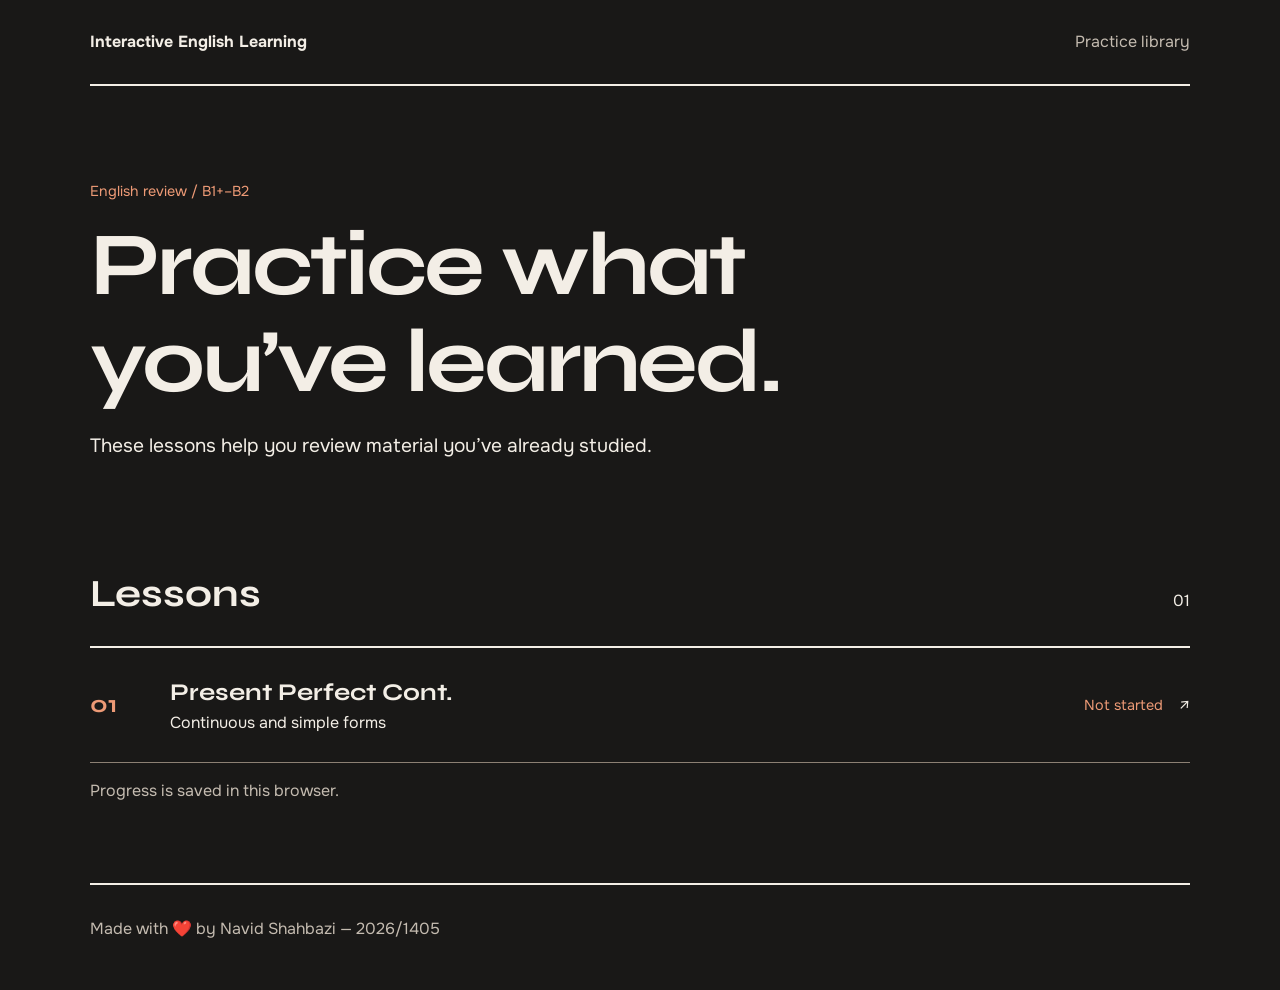
==== index.html @ 73e485a2 "Initial release" ====
<!doctype html><html lang="en"><head><meta charset="utf-8"><meta name="viewport" content="width=device-width,initial-scale=1"><title>Interactive English Learning</title><link rel="preconnect" href="https://fonts.googleapis.com"><link rel="preconnect" href="https://fonts.gstatic.com" crossorigin><link href="https://fonts.googleapis.com/css2?family=Onest:wght@400;500;700&family=Syne:wght@700&display=swap" rel="stylesheet"><link rel="stylesheet" href="style.css"><script defer src="data.js"></script><script defer src="app.js"></script></head><body data-page="home"><header class="site-header wrap"><a class="brand" href="index.html">Interactive English Learning</a><span>Practice library</span></header><main class="wrap home"><p class="kicker">English review / B1+–B2</p><h1>Practice what you’ve learned.</h1><p class="lead">These lessons help you review material you’ve already studied.</p><section class="lesson-list"><div class="section-heading"><h2>Lessons</h2><span>01</span></div><a class="lesson-link" href="lesson-1.html"><span class="number">01</span><span><strong>Present Perfect Cont.</strong><br><span>Continuous and simple forms</span></span><span id="home-status" class="status">Not started</span><span aria-hidden="true">↗</span></a><p class="muted">Progress is saved in this browser.</p></section></main><footer class="wrap">Made with ❤️ by Navid Shahbazi — 2026/1405</footer></body></html>
---- style.css ----
/* Hallmark v2.0.0 | theme: Terrazzo (by request), black | app screen | signature: ruled task index */
/* Critique: functional lesson flow takes priority over marketing composition. */
:root{--bg:#191817;--surface:#242220;--surface2:#302d2a;--text:#f3eee6;--muted:#c4bbb0;--rule:#8c8074;--accent:#ed9a76;--shadow:#513b31;--focus:#ffbb94;--dark:#1b1715;--display:'Syne',sans-serif;--body:'Onest',sans-serif}
*{box-sizing:border-box}html,body{overflow-x:clip}html{scroll-behavior:smooth}body{margin:0;background:var(--bg);color:var(--text);font:16px/1.55 var(--body)}.wrap{width:min(1100px,calc(100% - 3rem));margin:auto}.site-header{min-height:86px;border-bottom:2px solid var(--text);display:flex;align-items:center;justify-content:space-between;gap:1rem}.brand{font-weight:700;text-decoration:none}.site-header span,.muted{color:var(--muted)}a{color:inherit;text-underline-offset:4px}a:hover{color:var(--accent)}h1,h2,h3{font-family:var(--display);line-height:1.08;overflow-wrap:break-word;min-width:0}h1{font-size:clamp(2.8rem,7vw,6rem);letter-spacing:-.035em;max-width:850px;margin:.5rem 0 1.3rem}h2{font-size:clamp(1.7rem,3vw,2.5rem)}h3{font-size:1.25rem}.kicker{color:var(--accent);font-size:.9rem}.lead{font-size:1.2rem;max-width:640px}.home,.lesson-intro{padding:5rem 0 4rem}.home{min-height:70vh}.lesson-list{margin-top:5rem}.section-heading{display:flex;align-items:baseline;justify-content:space-between;border-bottom:2px solid var(--text)}.lesson-link{display:grid;grid-template-columns:4rem 1fr auto auto;gap:1rem;align-items:center;padding:1.6rem 0;border-bottom:1px solid var(--rule);text-decoration:none}.lesson-link strong{font-family:var(--display);font-size:1.5rem}.number{font:700 1.5rem var(--display);color:var(--accent)}.status{font-size:.9rem;color:var(--accent)}footer{border-top:2px solid var(--text);padding:2rem 0 3rem;color:var(--muted)}.progress{display:grid;grid-template-columns:repeat(3,1fr);border-top:2px solid var(--text);border-bottom:1px solid var(--rule);margin-bottom:3rem}.progress a{padding:1rem .7rem;text-decoration:none;border-right:1px solid var(--rule)}.progress a:last-child{border-right:0}.progress strong,.progress span{display:block}.progress span{color:var(--muted);font-size:.85rem}.task{padding:1rem 0 4rem;border-bottom:2px solid var(--text);scroll-margin-top:1rem}.task-header{display:grid;grid-template-columns:5rem 1fr;gap:1rem}.task-header h2{margin:.2rem 0}.task-body{margin-left:6rem}.question{border-top:1px solid var(--rule);padding:1.5rem 0}.question h3{font:700 1.05rem var(--body);line-height:1.45;margin:0 0 1rem}.question p{margin:.5rem 0}.options{border:0;margin:0;padding:0}.options legend{font-weight:700;margin:1rem 0 .5rem}.option{display:flex;gap:.7rem;align-items:baseline;padding:.55rem .7rem;border:1px solid var(--rule);margin:.35rem 0;cursor:pointer}.option:has(input:checked){border-color:var(--accent);background:var(--surface2)}input[type=radio]{accent-color:var(--accent);flex:none}textarea{width:100%;min-height:110px;resize:vertical;background:var(--surface);border:1px solid var(--rule);color:var(--text);font:inherit;padding:.8rem}button{font:700 1rem var(--body);background:var(--text);color:var(--dark);border:2px solid var(--text);padding:.75rem 1.15rem;cursor:pointer}button:hover{background:var(--accent);border-color:var(--accent)}button.secondary{background:transparent;color:var(--text)}button.secondary:hover{border-color:var(--accent);color:var(--accent)}:focus-visible{outline:3px solid var(--focus);outline-offset:3px}.actions{display:flex;flex-wrap:wrap;gap:.7rem;margin:1.2rem 0}.feedback,.review,.summary{background:var(--surface);border:1px solid var(--rule);border-left:4px solid var(--accent);padding:1.3rem;margin:1.5rem 0;box-shadow:7px 7px 0 var(--shadow)}.feedback-item{border-top:1px solid var(--rule);padding:1rem 0}.feedback-item p{margin:.35rem 0}.result-label{color:var(--accent);font-weight:700}.error{color:var(--accent);font-weight:700}.review fieldset{border:0;padding:0;margin:0}.review label{display:block;margin:.5rem 0}.review textarea{min-height:70px}.review-row{border-top:1px solid var(--rule);padding:1rem 0}#overview{padding:3rem 0}.summary-row{display:grid;grid-template-columns:1fr 1fr 1fr;gap:1rem;border-top:1px solid var(--rule);padding:1rem 0}.reset-zone{padding:3rem 0}.notice{border-left:3px solid var(--accent);padding:1rem;background:var(--surface)}.sr-only{position:absolute;width:1px;height:1px;padding:0;margin:-1px;overflow:hidden;clip:rect(0,0,0,0);white-space:nowrap;border:0}@media(max-width:650px){.wrap{width:min(100% - 2rem,1100px)}.site-header{font-size:.9rem}.home,.lesson-intro{padding:3rem 0 2rem}.lesson-link{grid-template-columns:2rem 1fr auto}.lesson-link .status{grid-column:2}.lesson-link>span:last-child{grid-row:1;grid-column:3}.task-header{grid-template-columns:1fr;gap:0}.task-body{margin-left:0}.progress a{padding:.8rem .35rem;font-size:.85rem}.summary-row{grid-template-columns:1fr;gap:.2rem}}@media(prefers-reduced-motion:reduce){html{scroll-behavior:auto}}
button:active{transform:translate(2px,2px)}button:disabled{opacity:.5;cursor:not-allowed}h1,h2{text-wrap:balance}.status{font-variant-numeric:tabular-nums}
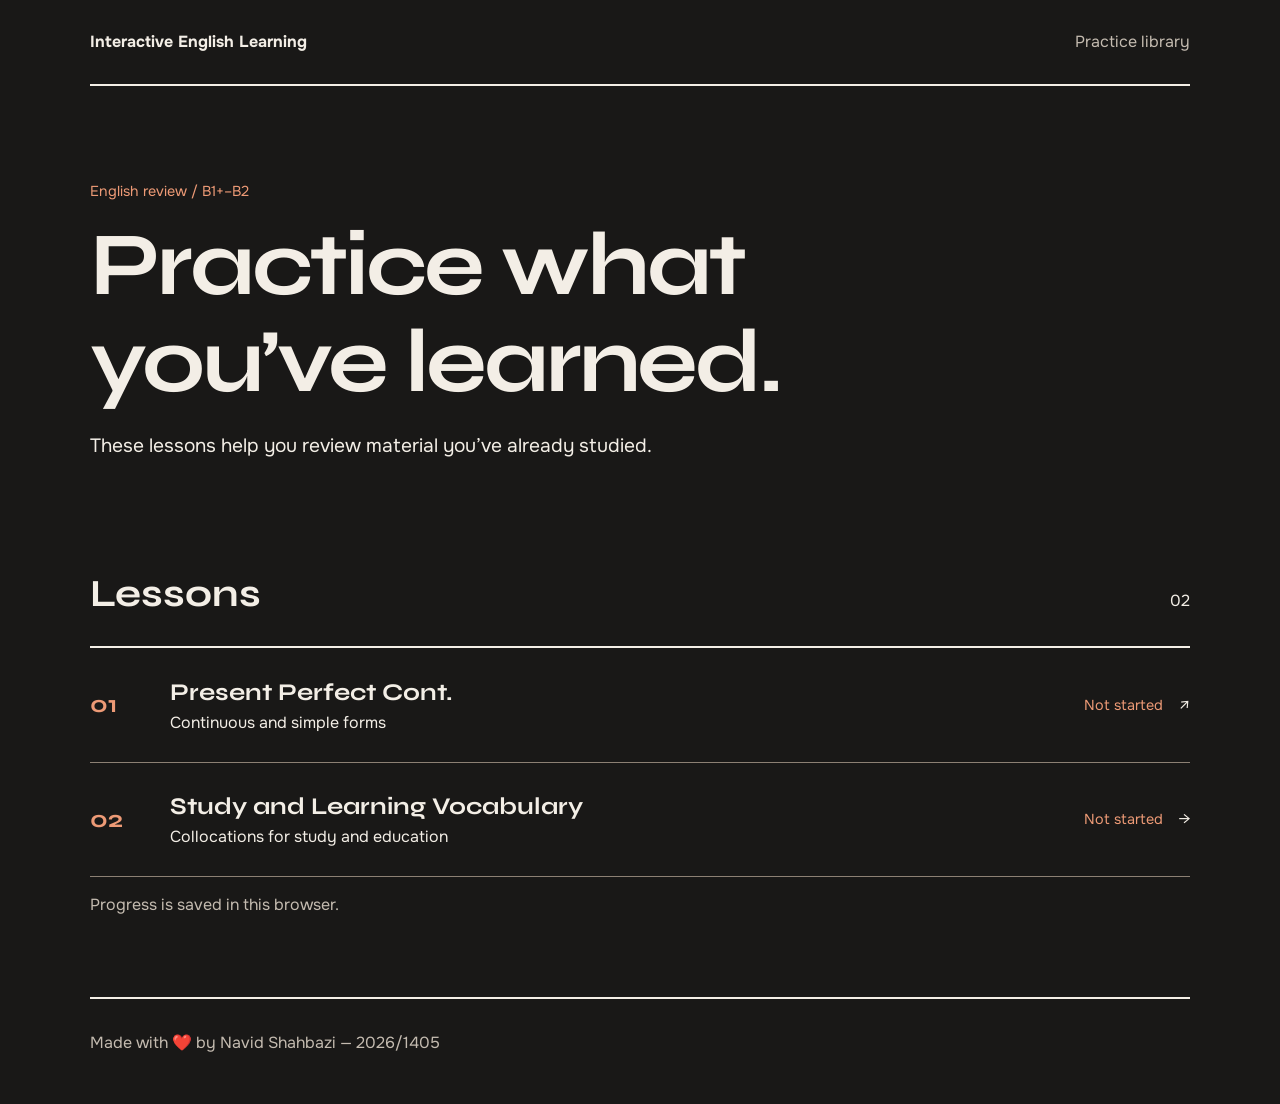
==== commit 4ad4cded: "Lesson 2 added, Index updated" ====
--- a/index.html
+++ b/index.html
@@ -1 +1 @@
-<!doctype html><html lang="en"><head><meta charset="utf-8"><meta name="viewport" content="width=device-width,initial-scale=1"><title>Interactive English Learning</title><link rel="preconnect" href="https://fonts.googleapis.com"><link rel="preconnect" href="https://fonts.gstatic.com" crossorigin><link href="https://fonts.googleapis.com/css2?family=Onest:wght@400;500;700&family=Syne:wght@700&display=swap" rel="stylesheet"><link rel="stylesheet" href="style.css"><script defer src="data.js"></script><script defer src="app.js"></script></head><body data-page="home"><header class="site-header wrap"><a class="brand" href="index.html">Interactive English Learning</a><span>Practice library</span></header><main class="wrap home"><p class="kicker">English review / B1+–B2</p><h1>Practice what you’ve learned.</h1><p class="lead">These lessons help you review material you’ve already studied.</p><section class="lesson-list"><div class="section-heading"><h2>Lessons</h2><span>01</span></div><a class="lesson-link" href="lesson-1.html"><span class="number">01</span><span><strong>Present Perfect Cont.</strong><br><span>Continuous and simple forms</span></span><span id="home-status" class="status">Not started</span><span aria-hidden="true">↗</span></a><p class="muted">Progress is saved in this browser.</p></section></main><footer class="wrap">Made with ❤️ by Navid Shahbazi — 2026/1405</footer></body></html>
+<!doctype html><html lang="en"><head><meta charset="utf-8"><meta name="viewport" content="width=device-width,initial-scale=1"><title>Interactive English Learning</title><link rel="preconnect" href="https://fonts.googleapis.com"><link rel="preconnect" href="https://fonts.gstatic.com" crossorigin><link href="https://fonts.googleapis.com/css2?family=Onest:wght@400;500;700&family=Syne:wght@700&display=swap" rel="stylesheet"><link rel="stylesheet" href="style.css"><script defer src="data.js"></script><script defer src="app.js"></script></head><body data-page="home"><header class="site-header wrap"><a class="brand" href="index.html">Interactive English Learning</a><span>Practice library</span></header><main class="wrap home"><p class="kicker">English review / B1+–B2</p><h1>Practice what you’ve learned.</h1><p class="lead">These lessons help you review material you’ve already studied.</p><section class="lesson-list"><div class="section-heading"><h2>Lessons</h2><span>02</span></div><a class="lesson-link" href="lesson-1.html"><span class="number">01</span><span><strong>Present Perfect Cont.</strong><br><span>Continuous and simple forms</span></span><span id="home-status" class="status">Not started</span><span aria-hidden="true">↗</span></a><a class="lesson-link" href="lesson-2.html"><span class="number">02</span><span><strong>Study and Learning Vocabulary</strong><br><span>Collocations for study and education</span></span><span id="home-status-2" class="status">Not started</span><span aria-hidden="true">→</span></a><p class="muted">Progress is saved in this browser.</p></section></main><footer class="wrap">Made with ❤️ by Navid Shahbazi — 2026/1405</footer><script src="lesson-2-home.js"></script></body></html>
--- a/style.css
+++ b/style.css
@@ -1,5 +1,8 @@
-/* Hallmark v2.0.0 | theme: Terrazzo (by request), black | app screen | signature: ruled task index */
-/* Critique: functional lesson flow takes priority over marketing composition. */
-:root{--bg:#191817;--surface:#242220;--surface2:#302d2a;--text:#f3eee6;--muted:#c4bbb0;--rule:#8c8074;--accent:#ed9a76;--shadow:#513b31;--focus:#ffbb94;--dark:#1b1715;--display:'Syne',sans-serif;--body:'Onest',sans-serif}
+/* Hallmark v2.0.0 | theme: Terrazzo (by request), black | app screen | signature: ruled task index */
+/* Critique: functional lesson flow takes priority over marketing composition. */
+:root{--bg:#191817;--surface:#242220;--surface2:#302d2a;--text:#f3eee6;--muted:#c4bbb0;--rule:#8c8074;--accent:#ed9a76;--shadow:#513b31;--focus:#ffbb94;--dark:#1b1715;--display:'Syne',sans-serif;--body:'Onest',sans-serif}
 *{box-sizing:border-box}html,body{overflow-x:clip}html{scroll-behavior:smooth}body{margin:0;background:var(--bg);color:var(--text);font:16px/1.55 var(--body)}.wrap{width:min(1100px,calc(100% - 3rem));margin:auto}.site-header{min-height:86px;border-bottom:2px solid var(--text);display:flex;align-items:center;justify-content:space-between;gap:1rem}.brand{font-weight:700;text-decoration:none}.site-header span,.muted{color:var(--muted)}a{color:inherit;text-underline-offset:4px}a:hover{color:var(--accent)}h1,h2,h3{font-family:var(--display);line-height:1.08;overflow-wrap:break-word;min-width:0}h1{font-size:clamp(2.8rem,7vw,6rem);letter-spacing:-.035em;max-width:850px;margin:.5rem 0 1.3rem}h2{font-size:clamp(1.7rem,3vw,2.5rem)}h3{font-size:1.25rem}.kicker{color:var(--accent);font-size:.9rem}.lead{font-size:1.2rem;max-width:640px}.home,.lesson-intro{padding:5rem 0 4rem}.home{min-height:70vh}.lesson-list{margin-top:5rem}.section-heading{display:flex;align-items:baseline;justify-content:space-between;border-bottom:2px solid var(--text)}.lesson-link{display:grid;grid-template-columns:4rem 1fr auto auto;gap:1rem;align-items:center;padding:1.6rem 0;border-bottom:1px solid var(--rule);text-decoration:none}.lesson-link strong{font-family:var(--display);font-size:1.5rem}.number{font:700 1.5rem var(--display);color:var(--accent)}.status{font-size:.9rem;color:var(--accent)}footer{border-top:2px solid var(--text);padding:2rem 0 3rem;color:var(--muted)}.progress{display:grid;grid-template-columns:repeat(3,1fr);border-top:2px solid var(--text);border-bottom:1px solid var(--rule);margin-bottom:3rem}.progress a{padding:1rem .7rem;text-decoration:none;border-right:1px solid var(--rule)}.progress a:last-child{border-right:0}.progress strong,.progress span{display:block}.progress span{color:var(--muted);font-size:.85rem}.task{padding:1rem 0 4rem;border-bottom:2px solid var(--text);scroll-margin-top:1rem}.task-header{display:grid;grid-template-columns:5rem 1fr;gap:1rem}.task-header h2{margin:.2rem 0}.task-body{margin-left:6rem}.question{border-top:1px solid var(--rule);padding:1.5rem 0}.question h3{font:700 1.05rem var(--body);line-height:1.45;margin:0 0 1rem}.question p{margin:.5rem 0}.options{border:0;margin:0;padding:0}.options legend{font-weight:700;margin:1rem 0 .5rem}.option{display:flex;gap:.7rem;align-items:baseline;padding:.55rem .7rem;border:1px solid var(--rule);margin:.35rem 0;cursor:pointer}.option:has(input:checked){border-color:var(--accent);background:var(--surface2)}input[type=radio]{accent-color:var(--accent);flex:none}textarea{width:100%;min-height:110px;resize:vertical;background:var(--surface);border:1px solid var(--rule);color:var(--text);font:inherit;padding:.8rem}button{font:700 1rem var(--body);background:var(--text);color:var(--dark);border:2px solid var(--text);padding:.75rem 1.15rem;cursor:pointer}button:hover{background:var(--accent);border-color:var(--accent)}button.secondary{background:transparent;color:var(--text)}button.secondary:hover{border-color:var(--accent);color:var(--accent)}:focus-visible{outline:3px solid var(--focus);outline-offset:3px}.actions{display:flex;flex-wrap:wrap;gap:.7rem;margin:1.2rem 0}.feedback,.review,.summary{background:var(--surface);border:1px solid var(--rule);border-left:4px solid var(--accent);padding:1.3rem;margin:1.5rem 0;box-shadow:7px 7px 0 var(--shadow)}.feedback-item{border-top:1px solid var(--rule);padding:1rem 0}.feedback-item p{margin:.35rem 0}.result-label{color:var(--accent);font-weight:700}.error{color:var(--accent);font-weight:700}.review fieldset{border:0;padding:0;margin:0}.review label{display:block;margin:.5rem 0}.review textarea{min-height:70px}.review-row{border-top:1px solid var(--rule);padding:1rem 0}#overview{padding:3rem 0}.summary-row{display:grid;grid-template-columns:1fr 1fr 1fr;gap:1rem;border-top:1px solid var(--rule);padding:1rem 0}.reset-zone{padding:3rem 0}.notice{border-left:3px solid var(--accent);padding:1rem;background:var(--surface)}.sr-only{position:absolute;width:1px;height:1px;padding:0;margin:-1px;overflow:hidden;clip:rect(0,0,0,0);white-space:nowrap;border:0}@media(max-width:650px){.wrap{width:min(100% - 2rem,1100px)}.site-header{font-size:.9rem}.home,.lesson-intro{padding:3rem 0 2rem}.lesson-link{grid-template-columns:2rem 1fr auto}.lesson-link .status{grid-column:2}.lesson-link>span:last-child{grid-row:1;grid-column:3}.task-header{grid-template-columns:1fr;gap:0}.task-body{margin-left:0}.progress a{padding:.8rem .35rem;font-size:.85rem}.summary-row{grid-template-columns:1fr;gap:.2rem}}@media(prefers-reduced-motion:reduce){html{scroll-behavior:auto}}
 button:active{transform:translate(2px,2px)}button:disabled{opacity:.5;cursor:not-allowed}h1,h2{text-wrap:balance}.status{font-variant-numeric:tabular-nums}
+
+.progress-four{grid-template-columns:repeat(4,1fr)}
+@media(max-width:650px){.progress-four{grid-template-columns:repeat(2,1fr)}}
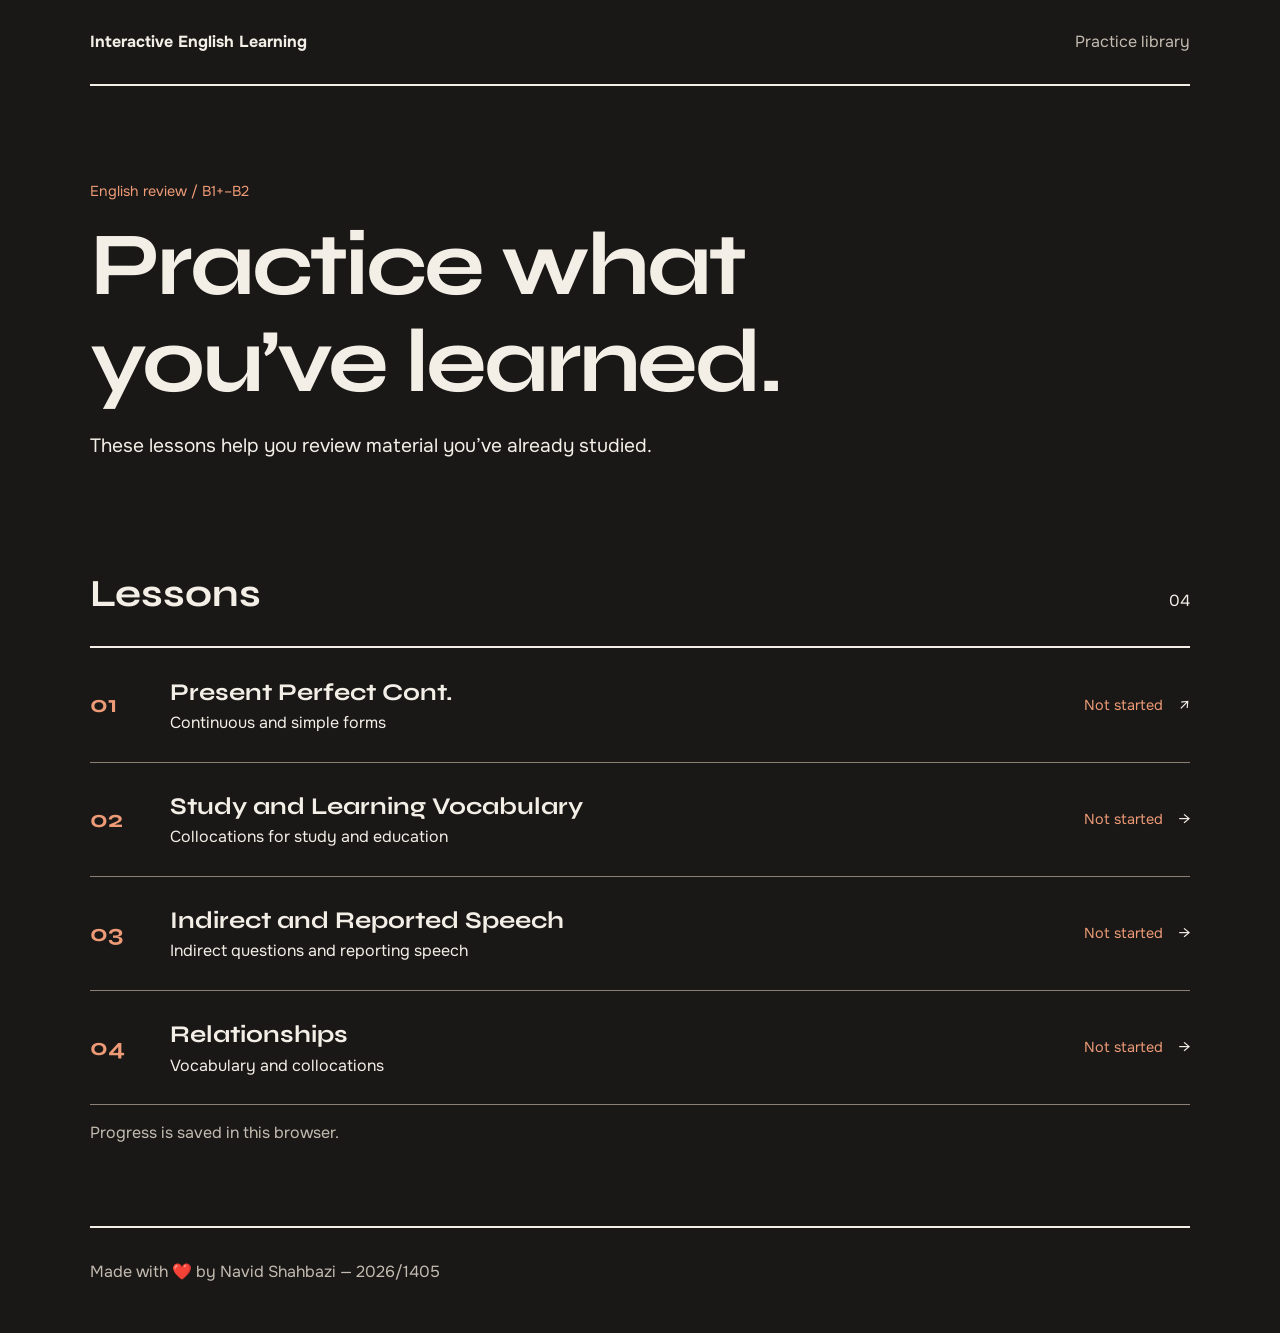
==== commit f6151dbc: "index.html updated to include lessons 3 and 4" ====
--- a/index.html
+++ b/index.html
@@ -1 +1 @@
-<!doctype html><html lang="en"><head><meta charset="utf-8"><meta name="viewport" content="width=device-width,initial-scale=1"><title>Interactive English Learning</title><link rel="preconnect" href="https://fonts.googleapis.com"><link rel="preconnect" href="https://fonts.gstatic.com" crossorigin><link href="https://fonts.googleapis.com/css2?family=Onest:wght@400;500;700&family=Syne:wght@700&display=swap" rel="stylesheet"><link rel="stylesheet" href="style.css"><script defer src="data.js"></script><script defer src="app.js"></script></head><body data-page="home"><header class="site-header wrap"><a class="brand" href="index.html">Interactive English Learning</a><span>Practice library</span></header><main class="wrap home"><p class="kicker">English review / B1+–B2</p><h1>Practice what you’ve learned.</h1><p class="lead">These lessons help you review material you’ve already studied.</p><section class="lesson-list"><div class="section-heading"><h2>Lessons</h2><span>02</span></div><a class="lesson-link" href="lesson-1.html"><span class="number">01</span><span><strong>Present Perfect Cont.</strong><br><span>Continuous and simple forms</span></span><span id="home-status" class="status">Not started</span><span aria-hidden="true">↗</span></a><a class="lesson-link" href="lesson-2.html"><span class="number">02</span><span><strong>Study and Learning Vocabulary</strong><br><span>Collocations for study and education</span></span><span id="home-status-2" class="status">Not started</span><span aria-hidden="true">→</span></a><p class="muted">Progress is saved in this browser.</p></section></main><footer class="wrap">Made with ❤️ by Navid Shahbazi — 2026/1405</footer><script src="lesson-2-home.js"></script></body></html>
+<!doctype html><html lang="en"><head><meta charset="utf-8"><meta name="viewport" content="width=device-width,initial-scale=1"><title>Interactive English Learning</title><link rel="preconnect" href="https://fonts.googleapis.com"><link rel="preconnect" href="https://fonts.gstatic.com" crossorigin><link href="https://fonts.googleapis.com/css2?family=Onest:wght@400;500;700&family=Syne:wght@700&display=swap" rel="stylesheet"><link rel="stylesheet" href="style.css"><script defer src="data.js"></script><script defer src="app.js"></script></head><body data-page="home"><header class="site-header wrap"><a class="brand" href="index.html">Interactive English Learning</a><span>Practice library</span></header><main class="wrap home"><p class="kicker">English review / B1+–B2</p><h1>Practice what you’ve learned.</h1><p class="lead">These lessons help you review material you’ve already studied.</p><section class="lesson-list"><div class="section-heading"><h2>Lessons</h2><span>04</span></div><a class="lesson-link" href="lesson-1.html"><span class="number">01</span><span><strong>Present Perfect Cont.</strong><br><span>Continuous and simple forms</span></span><span id="home-status" class="status">Not started</span><span aria-hidden="true">↗</span></a><a class="lesson-link" href="lesson-2.html"><span class="number">02</span><span><strong>Study and Learning Vocabulary</strong><br><span>Collocations for study and education</span></span><span id="home-status-2" class="status">Not started</span><span aria-hidden="true">→</span></a><a class="lesson-link" href="lesson-3.html"><span class="number">03</span><span><strong>Indirect and Reported Speech</strong><br><span>Indirect questions and reporting speech</span></span><span id="home-status-3" class="status">Not started</span><span aria-hidden="true">→</span></a><a class="lesson-link" href="lesson-4.html"><span class="number">04</span><span><strong>Relationships</strong><br><span>Vocabulary and collocations</span></span><span id="home-status-4" class="status">Not started</span><span aria-hidden="true">→</span></a><p class="muted">Progress is saved in this browser.</p></section></main><footer class="wrap">Made with ❤️ by Navid Shahbazi — 2026/1405</footer><script src="lesson-2-home.js"></script><script src="lesson-3-home.js"></script><script src="lesson-4-home.js"></script></body></html>
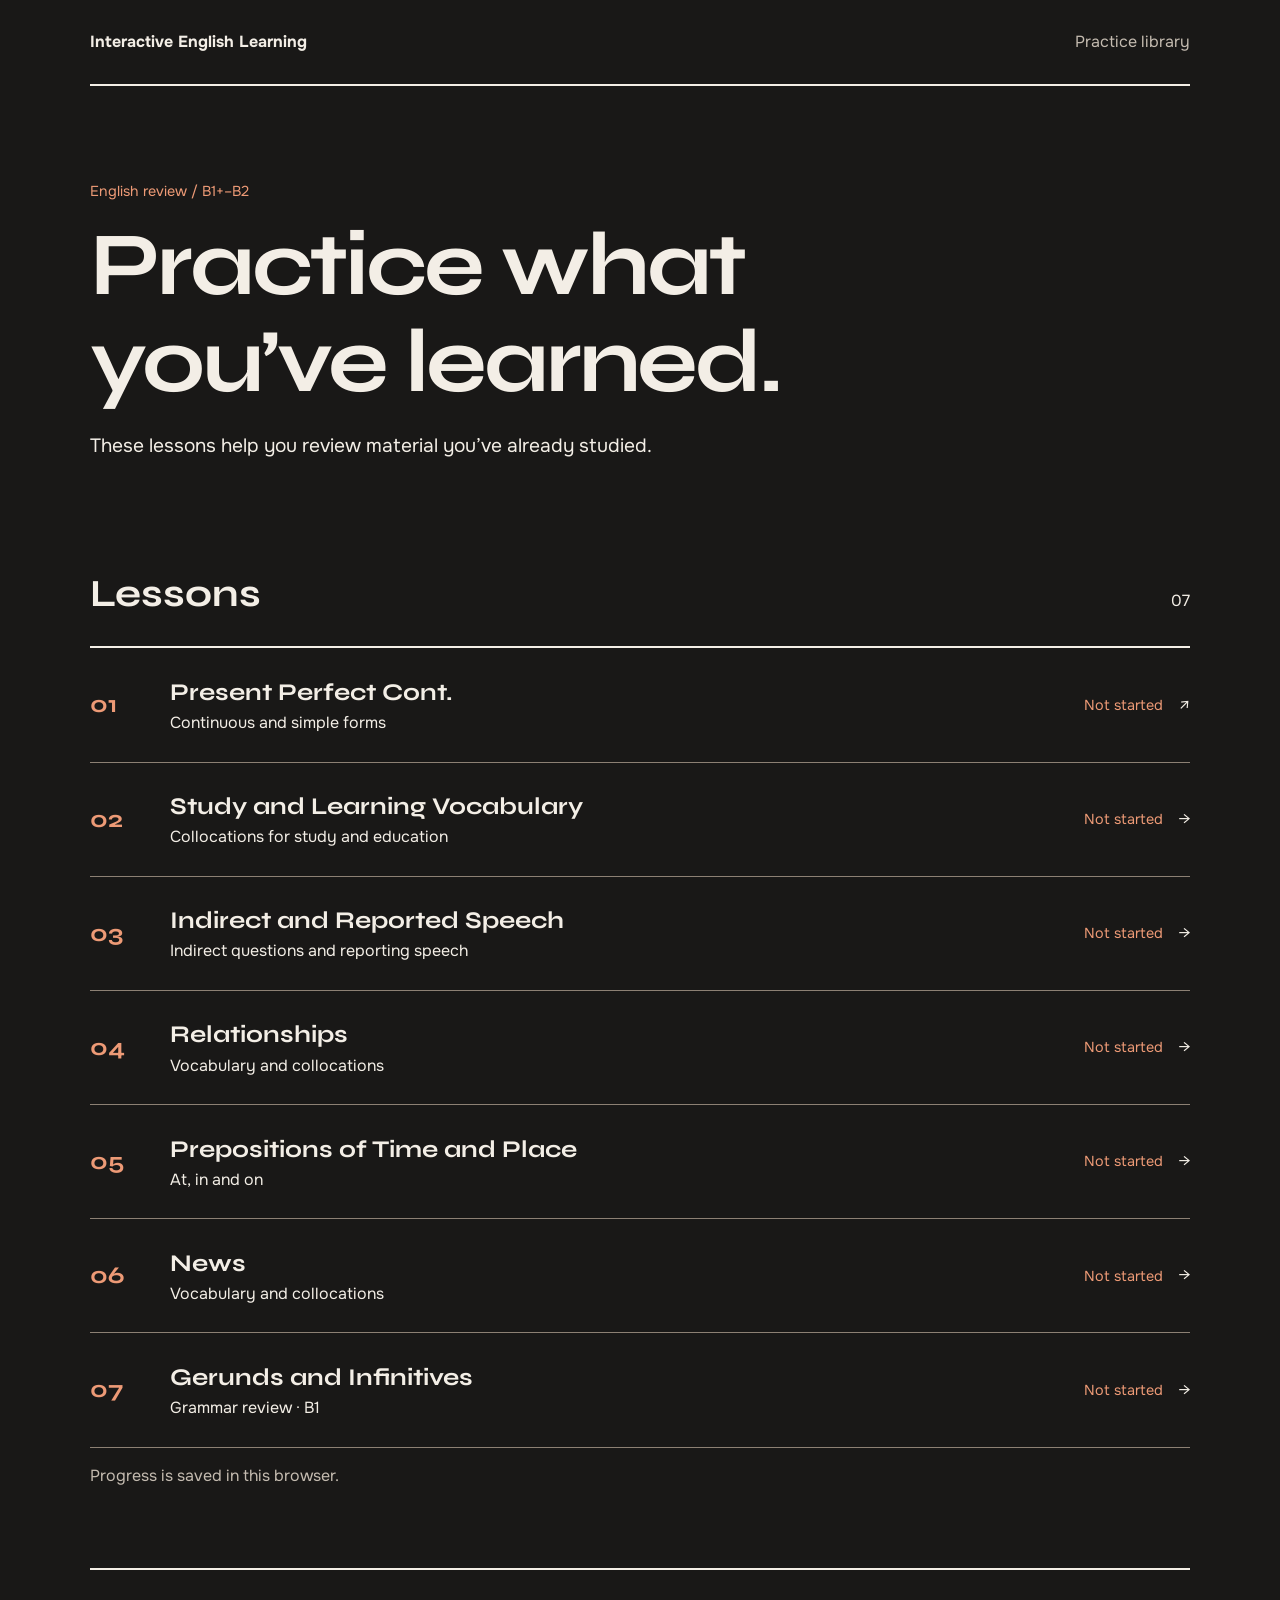
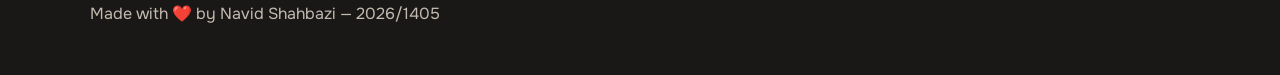
==== commit 9416b780: "Added lessons 5-7 and updated the index 2026-11-24" ====
--- a/index.html
+++ b/index.html
@@ -1 +1 @@
-<!doctype html><html lang="en"><head><meta charset="utf-8"><meta name="viewport" content="width=device-width,initial-scale=1"><title>Interactive English Learning</title><link rel="preconnect" href="https://fonts.googleapis.com"><link rel="preconnect" href="https://fonts.gstatic.com" crossorigin><link href="https://fonts.googleapis.com/css2?family=Onest:wght@400;500;700&family=Syne:wght@700&display=swap" rel="stylesheet"><link rel="stylesheet" href="style.css"><script defer src="data.js"></script><script defer src="app.js"></script></head><body data-page="home"><header class="site-header wrap"><a class="brand" href="index.html">Interactive English Learning</a><span>Practice library</span></header><main class="wrap home"><p class="kicker">English review / B1+–B2</p><h1>Practice what you’ve learned.</h1><p class="lead">These lessons help you review material you’ve already studied.</p><section class="lesson-list"><div class="section-heading"><h2>Lessons</h2><span>04</span></div><a class="lesson-link" href="lesson-1.html"><span class="number">01</span><span><strong>Present Perfect Cont.</strong><br><span>Continuous and simple forms</span></span><span id="home-status" class="status">Not started</span><span aria-hidden="true">↗</span></a><a class="lesson-link" href="lesson-2.html"><span class="number">02</span><span><strong>Study and Learning Vocabulary</strong><br><span>Collocations for study and education</span></span><span id="home-status-2" class="status">Not started</span><span aria-hidden="true">→</span></a><a class="lesson-link" href="lesson-3.html"><span class="number">03</span><span><strong>Indirect and Reported Speech</strong><br><span>Indirect questions and reporting speech</span></span><span id="home-status-3" class="status">Not started</span><span aria-hidden="true">→</span></a><a class="lesson-link" href="lesson-4.html"><span class="number">04</span><span><strong>Relationships</strong><br><span>Vocabulary and collocations</span></span><span id="home-status-4" class="status">Not started</span><span aria-hidden="true">→</span></a><p class="muted">Progress is saved in this browser.</p></section></main><footer class="wrap">Made with ❤️ by Navid Shahbazi — 2026/1405</footer><script src="lesson-2-home.js"></script><script src="lesson-3-home.js"></script><script src="lesson-4-home.js"></script></body></html>
+<!doctype html><html lang="en"><head><meta charset="utf-8"><meta name="viewport" content="width=device-width,initial-scale=1"><title>Interactive English Learning</title><link rel="preconnect" href="https://fonts.googleapis.com"><link rel="preconnect" href="https://fonts.gstatic.com" crossorigin><link href="https://fonts.googleapis.com/css2?family=Onest:wght@400;500;700&family=Syne:wght@700&display=swap" rel="stylesheet"><link rel="stylesheet" href="style.css"><script defer src="data.js"></script><script defer src="app.js"></script></head><body data-page="home"><header class="site-header wrap"><a class="brand" href="index.html">Interactive English Learning</a><span>Practice library</span></header><main class="wrap home"><p class="kicker">English review / B1+–B2</p><h1>Practice what you’ve learned.</h1><p class="lead">These lessons help you review material you’ve already studied.</p><section class="lesson-list"><div class="section-heading"><h2>Lessons</h2><span>07</span></div><a class="lesson-link" href="lesson-1.html"><span class="number">01</span><span><strong>Present Perfect Cont.</strong><br><span>Continuous and simple forms</span></span><span id="home-status" class="status">Not started</span><span aria-hidden="true">↗</span></a><a class="lesson-link" href="lesson-2.html"><span class="number">02</span><span><strong>Study and Learning Vocabulary</strong><br><span>Collocations for study and education</span></span><span id="home-status-2" class="status">Not started</span><span aria-hidden="true">→</span></a><a class="lesson-link" href="lesson-3.html"><span class="number">03</span><span><strong>Indirect and Reported Speech</strong><br><span>Indirect questions and reporting speech</span></span><span id="home-status-3" class="status">Not started</span><span aria-hidden="true">→</span></a><a class="lesson-link" href="lesson-4.html"><span class="number">04</span><span><strong>Relationships</strong><br><span>Vocabulary and collocations</span></span><span id="home-status-4" class="status">Not started</span><span aria-hidden="true">→</span></a><a class="lesson-link" href="lesson-5.html"><span class="number">05</span><span><strong>Prepositions of Time and Place</strong><br><span>At, in and on</span></span><span id="home-status-5" class="status">Not started</span><span aria-hidden="true">→</span></a><a class="lesson-link" href="lesson-6.html"><span class="number">06</span><span><strong>News</strong><br><span>Vocabulary and collocations</span></span><span id="home-status-6" class="status">Not started</span><span aria-hidden="true">→</span></a><a class="lesson-link" href="lesson-7.html"><span class="number">07</span><span><strong>Gerunds and Infinitives</strong><br><span>Grammar review · B1</span></span><span id="home-status-7" class="status">Not started</span><span aria-hidden="true">→</span></a><p class="muted">Progress is saved in this browser.</p></section></main><footer class="wrap">Made with ❤️ by Navid Shahbazi — 2026/1405</footer><script src="lesson-2-home.js"></script><script src="lesson-3-home.js"></script><script src="lesson-4-home.js"></script><script src="lesson-5-home.js"></script><script src="lesson-6-home.js"></script><script src="lesson-7-home.js"></script></body></html>
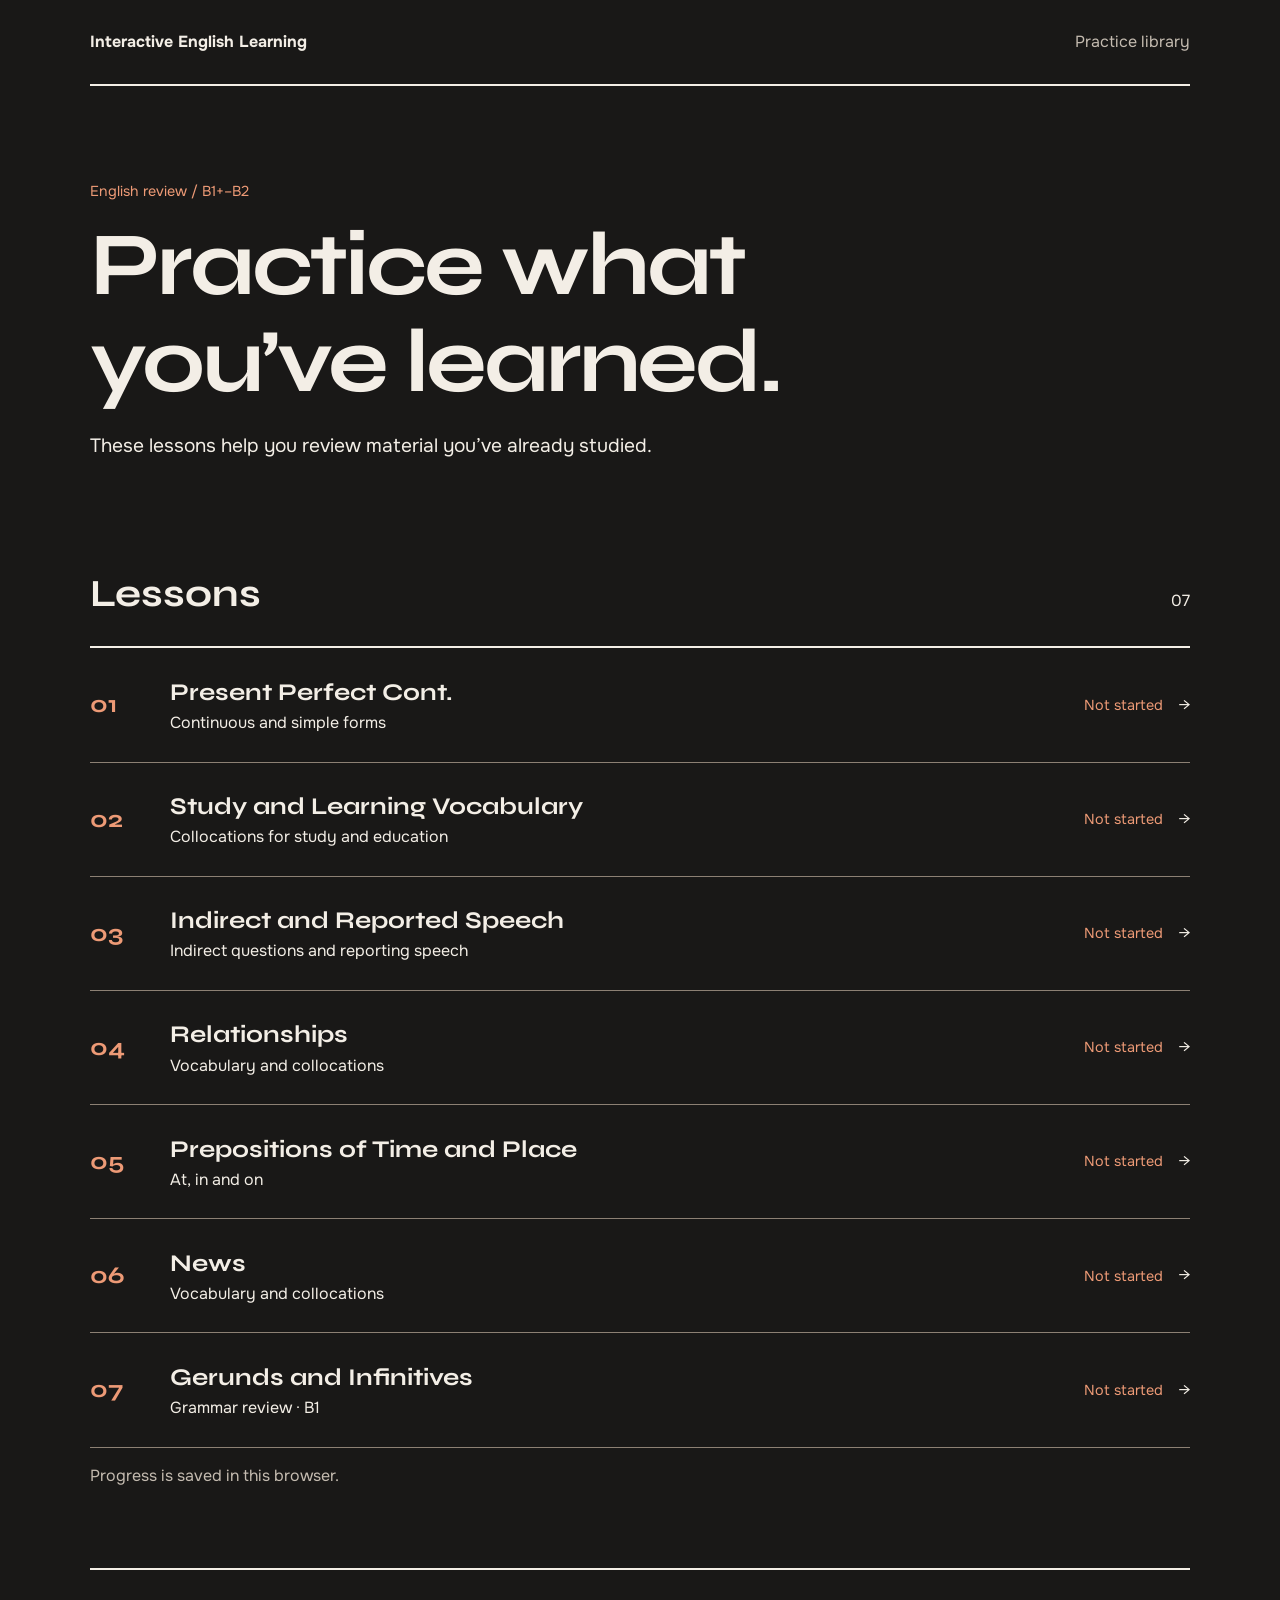
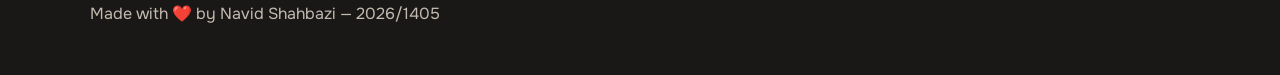
==== commit 13fa5ff7: "Add the missing files" ====
--- a/index.html
+++ b/index.html
@@ -1 +1 @@
-<!doctype html><html lang="en"><head><meta charset="utf-8"><meta name="viewport" content="width=device-width,initial-scale=1"><title>Interactive English Learning</title><link rel="preconnect" href="https://fonts.googleapis.com"><link rel="preconnect" href="https://fonts.gstatic.com" crossorigin><link href="https://fonts.googleapis.com/css2?family=Onest:wght@400;500;700&family=Syne:wght@700&display=swap" rel="stylesheet"><link rel="stylesheet" href="style.css"><script defer src="data.js"></script><script defer src="app.js"></script></head><body data-page="home"><header class="site-header wrap"><a class="brand" href="index.html">Interactive English Learning</a><span>Practice library</span></header><main class="wrap home"><p class="kicker">English review / B1+–B2</p><h1>Practice what you’ve learned.</h1><p class="lead">These lessons help you review material you’ve already studied.</p><section class="lesson-list"><div class="section-heading"><h2>Lessons</h2><span>07</span></div><a class="lesson-link" href="lesson-1.html"><span class="number">01</span><span><strong>Present Perfect Cont.</strong><br><span>Continuous and simple forms</span></span><span id="home-status" class="status">Not started</span><span aria-hidden="true">↗</span></a><a class="lesson-link" href="lesson-2.html"><span class="number">02</span><span><strong>Study and Learning Vocabulary</strong><br><span>Collocations for study and education</span></span><span id="home-status-2" class="status">Not started</span><span aria-hidden="true">→</span></a><a class="lesson-link" href="lesson-3.html"><span class="number">03</span><span><strong>Indirect and Reported Speech</strong><br><span>Indirect questions and reporting speech</span></span><span id="home-status-3" class="status">Not started</span><span aria-hidden="true">→</span></a><a class="lesson-link" href="lesson-4.html"><span class="number">04</span><span><strong>Relationships</strong><br><span>Vocabulary and collocations</span></span><span id="home-status-4" class="status">Not started</span><span aria-hidden="true">→</span></a><a class="lesson-link" href="lesson-5.html"><span class="number">05</span><span><strong>Prepositions of Time and Place</strong><br><span>At, in and on</span></span><span id="home-status-5" class="status">Not started</span><span aria-hidden="true">→</span></a><a class="lesson-link" href="lesson-6.html"><span class="number">06</span><span><strong>News</strong><br><span>Vocabulary and collocations</span></span><span id="home-status-6" class="status">Not started</span><span aria-hidden="true">→</span></a><a class="lesson-link" href="lesson-7.html"><span class="number">07</span><span><strong>Gerunds and Infinitives</strong><br><span>Grammar review · B1</span></span><span id="home-status-7" class="status">Not started</span><span aria-hidden="true">→</span></a><p class="muted">Progress is saved in this browser.</p></section></main><footer class="wrap">Made with ❤️ by Navid Shahbazi — 2026/1405</footer><script src="lesson-2-home.js"></script><script src="lesson-3-home.js"></script><script src="lesson-4-home.js"></script><script src="lesson-5-home.js"></script><script src="lesson-6-home.js"></script><script src="lesson-7-home.js"></script></body></html>
+<!doctype html><html lang="en"><head><meta charset="utf-8"><meta name="viewport" content="width=device-width,initial-scale=1"><title>Interactive English Learning</title><link rel="preconnect" href="https://fonts.googleapis.com"><link rel="preconnect" href="https://fonts.gstatic.com" crossorigin><link href="https://fonts.googleapis.com/css2?family=Onest:wght@400;500;700&family=Syne:wght@700&display=swap" rel="stylesheet"><link rel="stylesheet" href="style.css"><script defer src="lessons.js"></script><script defer src="home.js"></script></head><body data-page="home"><header class="site-header wrap"><a class="brand" href="index.html">Interactive English Learning</a><span>Practice library</span></header><main class="wrap home"><p class="kicker">English review / B1+–B2</p><h1>Practice what you’ve learned.</h1><p class="lead">These lessons help you review material you’ve already studied.</p><section class="lesson-list"><div class="section-heading"><h2>Lessons</h2><span id="lesson-count"></span></div><div id="lesson-list"></div><p class="muted">Progress is saved in this browser.</p></section></main><footer class="wrap">Made with ❤️ by Navid Shahbazi — 2026/1405</footer></body></html>
--- a/style.css
+++ b/style.css
@@ -6,3 +6,24 @@
 
 .progress-four{grid-template-columns:repeat(4,1fr)}
 @media(max-width:650px){.progress-four{grid-template-columns:repeat(2,1fr)}}
+
+.progress-five{grid-template-columns:repeat(5,1fr)}
+@media(max-width:650px){.progress-five{grid-template-columns:repeat(2,1fr)}}
+
+/* Lesson reference table: shared theme tokens, scrollable on small screens. */
+.grammar-reference{margin:0 0 3rem;padding:1.3rem;background:var(--surface);border:1px solid var(--rule);box-shadow:7px 7px 0 var(--shadow)}
+.grammar-reference h2{margin:.2rem 0 1rem}.grammar-table-scroll{overflow-x:auto}.grammar-reference table{width:100%;min-width:580px;border-collapse:collapse;text-align:left}.grammar-reference caption{text-align:left;color:var(--muted);padding:0 0 1rem}.grammar-reference th,.grammar-reference td{padding:1rem;vertical-align:top;border-bottom:1px solid var(--rule)}.grammar-reference thead th{background:var(--surface2);color:var(--accent);border-top:2px solid var(--accent)}.grammar-reference tbody th{width:23%;color:var(--accent)}.grammar-reference tbody td:nth-child(2){width:46%;line-height:1.8}
+
+/* Gerund and infinitive meaning contrasts. */
+.meaning-reference{margin:0 0 3rem}
+.meaning-reference>h2{margin-bottom:.7rem}
+.meaning-card{margin:1.4rem 0;background:var(--surface);border:1px solid var(--rule);box-shadow:5px 5px 0 var(--shadow)}
+.meaning-card>h3{margin:0;padding:1rem 1.2rem;color:var(--accent);border-bottom:1px solid var(--rule)}
+.meaning-pair{display:grid;grid-template-columns:repeat(2,minmax(0,1fr))}
+.meaning-side{padding:1.2rem}
+.meaning-side+.meaning-side{border-left:1px solid var(--rule)}
+.meaning-side h4{margin:0 0 .6rem;font:700 1rem var(--body)}
+.meaning-side p{margin:.6rem 0}
+.meaning-example{border-left:3px solid var(--accent);padding:.5rem .8rem;background:var(--surface2)}
+.meaning-side .muted{font-size:.95rem}
+@media(max-width:650px){.meaning-pair{grid-template-columns:1fr}.meaning-side+.meaning-side{border-left:0;border-top:1px solid var(--rule)}}
